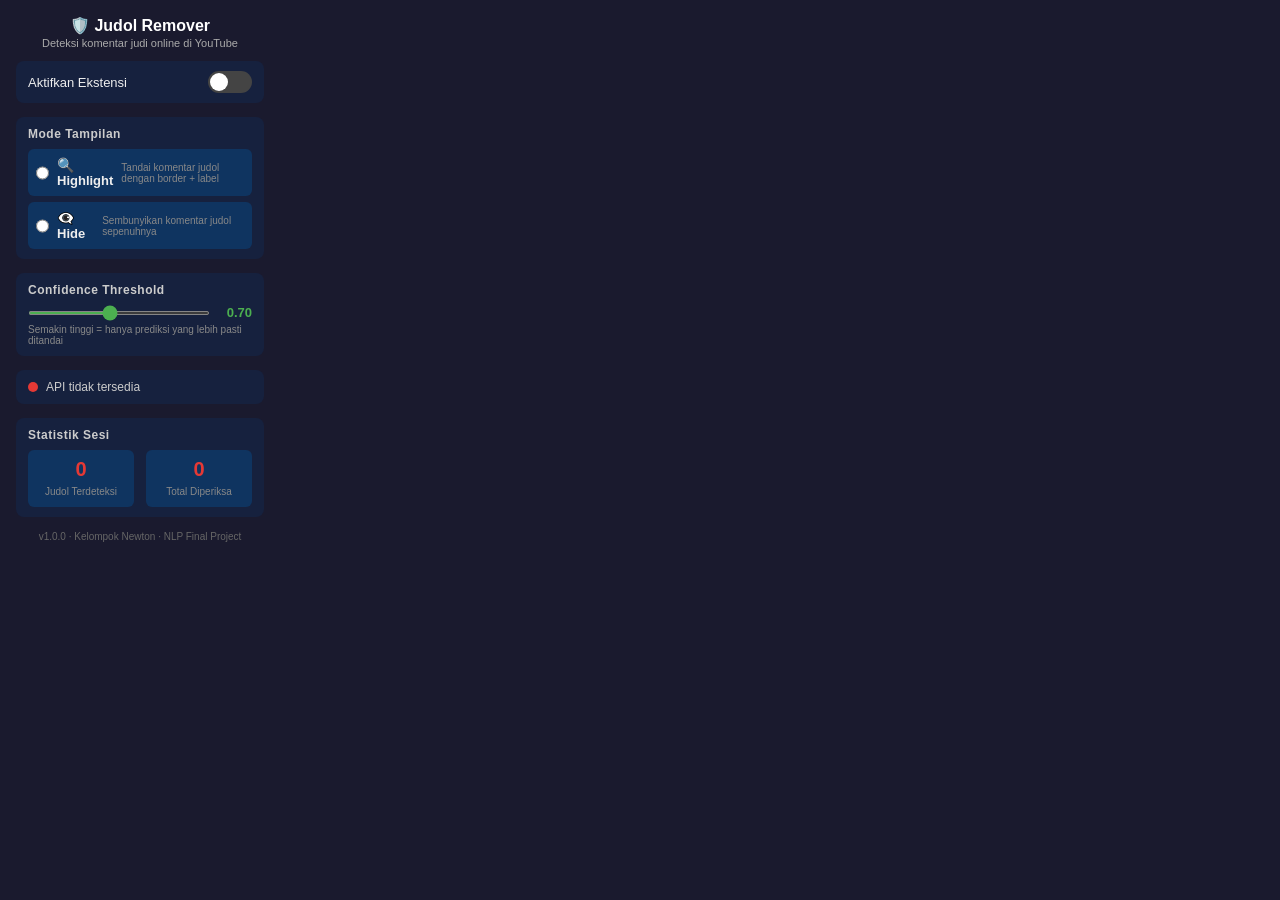
==== extension/popup/popup.html @ acb36afc "add: extention modul" ====
<!DOCTYPE html>
<html lang="id">
<head>
  <meta charset="UTF-8">
  <title>YouTube Judol Comment Remover</title>
  <link rel="stylesheet" href="popup.css">
</head>
<body>
  <div class="container">
    <header>
      <h1>🛡️ Judol Remover</h1>
      <p class="subtitle">Deteksi komentar judi online di YouTube</p>
    </header>

    <!-- Master enable/disable -->
    <section class="section">
      <div class="toggle-row">
        <label for="enabled">Aktifkan Ekstensi</label>
        <input type="checkbox" id="enabled" class="toggle-switch">
      </div>
    </section>

    <!-- Mode selection -->
    <section class="section">
      <h2>Mode Tampilan</h2>
      <div class="mode-group">
        <label class="mode-option">
          <input type="radio" name="mode" value="highlight" id="mode-highlight">
          <span class="mode-label">
            <span class="mode-icon">🔍</span> Highlight
          </span>
          <span class="mode-desc">Tandai komentar judol dengan border + label</span>
        </label>
        <label class="mode-option">
          <input type="radio" name="mode" value="hide" id="mode-hide">
          <span class="mode-label">
            <span class="mode-icon">👁️‍🗨️</span> Hide
          </span>
          <span class="mode-desc">Sembunyikan komentar judol sepenuhnya</span>
        </label>
      </div>
    </section>

    <!-- Threshold -->
    <section class="section">
      <h2>Confidence Threshold</h2>
      <div class="threshold-row">
        <input type="range" id="threshold" min="0.50" max="0.95" step="0.05" value="0.70">
        <span id="threshold-value">0.70</span>
      </div>
      <p class="threshold-hint">Semakin tinggi = hanya prediksi yang lebih pasti ditandai</p>
    </section>

    <!-- API Status -->
    <section class="section">
      <div class="status-row">
        <span class="status-dot" id="api-status-dot"></span>
        <span id="api-status-text">Memeriksa API...</span>
      </div>
    </section>

    <!-- Session Stats -->
    <section class="section stats">
      <h2>Statistik Sesi</h2>
      <div class="stats-grid">
        <div class="stat-item">
          <span class="stat-number" id="judol-count">0</span>
          <span class="stat-label">Judol Terdeteksi</span>
        </div>
        <div class="stat-item">
          <span class="stat-number" id="total-count">0</span>
          <span class="stat-label">Total Diperiksa</span>
        </div>
      </div>
    </section>

    <!-- Footer -->
    <footer>
      <p class="version">v1.0.0 · Kelompok Newton · NLP Final Project</p>
    </footer>
  </div>

  <script src="popup.js"></script>
</body>
</html>
---- extension/popup/popup.css ----
/* Popup UI styling */

* {
  margin: 0;
  padding: 0;
  box-sizing: border-box;
}

body {
  font-family: -apple-system, BlinkMacSystemFont, 'Segoe UI', Roboto, sans-serif;
  background: #1a1a2e;
  color: #eee;
  width: 280px;
}

.container {
  padding: 16px;
}

header {
  text-align: center;
  margin-bottom: 12px;
}

header h1 {
  font-size: 16px;
  font-weight: 700;
  color: #fff;
  margin-bottom: 2px;
}

.subtitle {
  font-size: 11px;
  color: #aaa;
}

.section {
  margin-bottom: 14px;
  padding: 10px 12px;
  background: #16213e;
  border-radius: 8px;
}

.section h2 {
  font-size: 12px;
  font-weight: 600;
  color: #ccc;
  margin-bottom: 8px;
  letter-spacing: 0.5px;
}

/* Toggle switch */
.toggle-row {
  display: flex;
  justify-content: space-between;
  align-items: center;
}

.toggle-row label {
  font-size: 13px;
  color: #eee;
}

.toggle-switch {
  appearance: none;
  width: 44px;
  height: 22px;
  background: #444;
  border-radius: 22px;
  cursor: pointer;
  position: relative;
  transition: background 0.2s;
}

.toggle-switch::before {
  content: '';
  position: absolute;
  width: 18px;
  height: 18px;
  background: #fff;
  border-radius: 50%;
  top: 2px;
  left: 2px;
  transition: transform 0.2s;
}

.toggle-switch:checked {
  background: #4caf50;
}

.toggle-switch:checked::before {
  transform: translateX(22px);
}

/* Mode selection */
.mode-group {
  display: flex;
  flex-direction: column;
  gap: 6px;
}

.mode-option {
  display: flex;
  align-items: center;
  gap: 8px;
  padding: 8px;
  background: #0f3460;
  border-radius: 6px;
  cursor: pointer;
  transition: background 0.15s;
}

.mode-option:hover {
  background: #1a4a7a;
}

.mode-option input[type="radio"] {
  accent-color: #4caf50;
  width: 14px;
  height: 14px;
}

.mode-label {
  font-size: 13px;
  font-weight: 600;
  color: #eee;
}

.mode-icon {
  font-size: 14px;
}

.mode-desc {
  font-size: 10px;
  color: #888;
  margin-left: auto;
}

/* Threshold slider */
.threshold-row {
  display: flex;
  align-items: center;
  gap: 10px;
}

.threshold-row input[type="range"] {
  flex: 1;
  accent-color: #4caf50;
  height: 4px;
}

#threshold-value {
  font-size: 13px;
  font-weight: 700;
  color: #4caf50;
  min-width: 32px;
  text-align: right;
}

.threshold-hint {
  font-size: 10px;
  color: #888;
  margin-top: 4px;
}

/* API status */
.status-row {
  display: flex;
  align-items: center;
  gap: 8px;
}

.status-dot {
  width: 10px;
  height: 10px;
  border-radius: 50%;
  background: #888;
  display: inline-block;
}

.status-dot.available {
  background: #4caf50;
}

.status-dot.unavailable {
  background: #e53935;
}

#api-status-text {
  font-size: 12px;
  color: #ccc;
}

/* Stats */
.stats-grid {
  display: flex;
  gap: 12px;
}

.stat-item {
  flex: 1;
  text-align: center;
  padding: 8px;
  background: #0f3460;
  border-radius: 6px;
}

.stat-number {
  display: block;
  font-size: 20px;
  font-weight: 700;
  color: #e53935;
}

.stat-label {
  font-size: 10px;
  color: #888;
}

/* Footer */
footer {
  text-align: center;
  margin-top: 8px;
}

.version {
  font-size: 10px;
  color: #666;
}
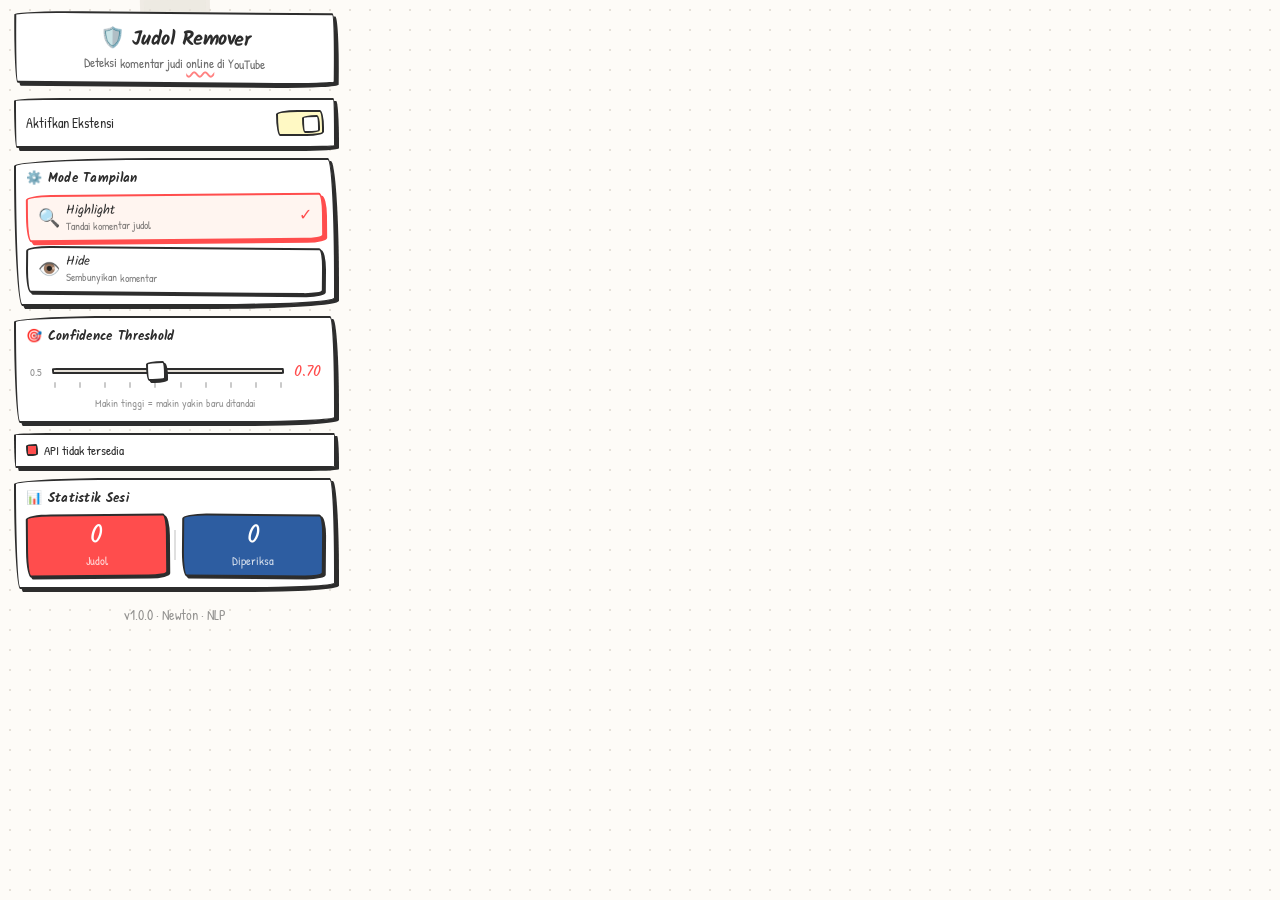
==== commit b67ed696: "feat: update ui popup" ====
--- a/extension/popup/popup.html
+++ b/extension/popup/popup.html
@@ -2,84 +2,106 @@
 <html lang="id">
 <head>
   <meta charset="UTF-8">
-  <title>YouTube Judol Comment Remover</title>
+  <title>Judol Remover</title>
+  <link rel="preconnect" href="https://fonts.googleapis.com">
+  <link href="https://fonts.googleapis.com/css2?family=Kalam:wght@700&family=Patrick+Hand&display=swap" rel="stylesheet">
   <link rel="stylesheet" href="popup.css">
 </head>
 <body>
-  <div class="container">
-    <header>
-      <h1>🛡️ Judol Remover</h1>
-      <p class="subtitle">Deteksi komentar judi online di YouTube</p>
+  <div class="sketchbook">
+
+    <!-- Tape decoration -->
+    <div class="tape" aria-hidden="true"></div>
+
+    <!-- Header -->
+    <header class="section header-section">
+      <h1 class="header-title">🛡️ Judol Remover</h1>
+      <p class="header-sub">Deteksi komentar judi <span class="squiggle">online</span> di YouTube</p>
     </header>
 
-    <!-- Master enable/disable -->
-    <section class="section">
+    <!-- Enable toggle -->
+    <div class="section toggle-section">
       <div class="toggle-row">
-        <label for="enabled">Aktifkan Ekstensi</label>
-        <input type="checkbox" id="enabled" class="toggle-switch">
+        <label class="toggle-label" for="enabled">Aktifkan Ekstensi</label>
+        <div class="toggle-track">
+          <input type="checkbox" id="enabled" checked>
+          <span class="toggle-knob"></span>
+        </div>
       </div>
-    </section>
+    </div>
 
     <!-- Mode selection -->
-    <section class="section">
-      <h2>Mode Tampilan</h2>
+    <div class="section mode-section">
+      <h2 class="section-heading">⚙️ Mode Tampilan</h2>
       <div class="mode-group">
-        <label class="mode-option">
-          <input type="radio" name="mode" value="highlight" id="mode-highlight">
-          <span class="mode-label">
-            <span class="mode-icon">🔍</span> Highlight
+        <label class="mode-card" data-mode="highlight">
+          <input type="radio" name="mode" value="highlight" checked>
+          <span class="mode-icon-text">🔍</span>
+          <span class="mode-info">
+            <span class="mode-name">Highlight</span>
+            <span class="mode-desc">Tandai komentar judol</span>
           </span>
-          <span class="mode-desc">Tandai komentar judol dengan border + label</span>
+          <span class="mode-check" aria-hidden="true">✓</span>
         </label>
-        <label class="mode-option">
-          <input type="radio" name="mode" value="hide" id="mode-hide">
-          <span class="mode-label">
-            <span class="mode-icon">👁️‍🗨️</span> Hide
+        <label class="mode-card" data-mode="hide">
+          <input type="radio" name="mode" value="hide">
+          <span class="mode-icon-text">👁️</span>
+          <span class="mode-info">
+            <span class="mode-name">Hide</span>
+            <span class="mode-desc">Sembunyikan komentar</span>
           </span>
-          <span class="mode-desc">Sembunyikan komentar judol sepenuhnya</span>
+          <span class="mode-check" aria-hidden="true">✓</span>
         </label>
       </div>
-    </section>
+    </div>
 
     <!-- Threshold -->
-    <section class="section">
-      <h2>Confidence Threshold</h2>
-      <div class="threshold-row">
-        <input type="range" id="threshold" min="0.50" max="0.95" step="0.05" value="0.70">
-        <span id="threshold-value">0.70</span>
+    <div class="section threshold-section">
+      <h2 class="section-heading">🎯 Confidence Threshold</h2>
+      <div class="slider-row">
+        <span class="slider-min">0.5</span>
+        <div class="slider-wrap">
+          <input type="range" id="threshold" min="0.50" max="0.95" step="0.05" value="0.70">
+          <div class="slider-marks" aria-hidden="true">
+            <span></span><span></span><span></span><span></span><span></span>
+            <span></span><span></span><span></span><span></span><span></span>
+          </div>
+        </div>
+        <span class="slider-value" id="threshold-value">0.70</span>
       </div>
-      <p class="threshold-hint">Semakin tinggi = hanya prediksi yang lebih pasti ditandai</p>
-    </section>
+      <p class="hint">Makin tinggi = makin yakin baru ditandai</p>
+    </div>
 
     <!-- API Status -->
-    <section class="section">
+    <div class="section status-section">
       <div class="status-row">
         <span class="status-dot" id="api-status-dot"></span>
-        <span id="api-status-text">Memeriksa API...</span>
+        <span class="status-text" id="api-status-text">Memeriksa API...</span>
       </div>
-    </section>
+    </div>
 
-    <!-- Session Stats -->
-    <section class="section stats">
-      <h2>Statistik Sesi</h2>
-      <div class="stats-grid">
-        <div class="stat-item">
-          <span class="stat-number" id="judol-count">0</span>
-          <span class="stat-label">Judol Terdeteksi</span>
+    <!-- Stats -->
+    <div class="section stats-section">
+      <h2 class="section-heading">📊 Statistik Sesi</h2>
+      <div class="stats-row">
+        <div class="stat-card stat-judol">
+          <span class="stat-num" id="judol-count">0</span>
+          <span class="stat-lbl">Judol</span>
         </div>
-        <div class="stat-item">
-          <span class="stat-number" id="total-count">0</span>
-          <span class="stat-label">Total Diperiksa</span>
+        <div class="stat-divider" aria-hidden="true"></div>
+        <div class="stat-card stat-total">
+          <span class="stat-num" id="total-count">0</span>
+          <span class="stat-lbl">Diperiksa</span>
         </div>
       </div>
-    </section>
+    </div>
 
     <!-- Footer -->
-    <footer>
-      <p class="version">v1.0.0 · Kelompok Newton · NLP Final Project</p>
+    <footer class="footer">
+      <span class="footer-text">v1.0.0 · Newton · NLP</span>
     </footer>
   </div>
 
   <script src="popup.js"></script>
 </body>
-</html>
+</html>
--- a/extension/popup/popup.css
+++ b/extension/popup/popup.css
@@ -1,181 +1,418 @@
-/* Popup UI styling */
-
-* {
+/* =============================================
+   YouTube Judol Remover — Hand-Drawn Popup
+   Design System: ui/ui3-Sketch/DESIGN.md
+   ============================================= */
+
+/* --- Reset & Base --- */
+*,
+*::before,
+*::after {
   margin: 0;
   padding: 0;
   box-sizing: border-box;
 }
 
+:root {
+  /* Colors */
+  --paper: #fdfbf7;
+  --pencil: #2d2d2d;
+  --muted: #e5e0d8;
+  --accent: #ff4d4d;
+  --blue: #2d5da1;
+  --white: #ffffff;
+  --postit: #fff9c4;
+
+  /* Wobbly radii (classic hand-drawn CSS trick) */
+  --wobbly: 255px 15px 225px 15px / 15px 225px 15px 255px;
+  --wobbly-md: 55px 10px 45px 10px / 10px 45px 10px 55px;
+  --wobbly-sm: 25px 5px 20px 5px / 5px 20px 5px 25px;
+
+  /* Hard shadow */
+  --shadow: 3px 3px 0px 0px var(--pencil);
+  --shadow-lg: 5px 5px 0px 0px var(--pencil);
+  --shadow-sm: 2px 2px 0px 0px var(--pencil);
+
+  /* Typography */
+  --font-heading: 'Kalam', cursive;
+  --font-body: 'Patrick Hand', cursive;
+
+  /* Spacing */
+  --space-xs: 4px;
+  --space-sm: 6px;
+  --space-md: 10px;
+  --space-lg: 14px;
+}
+
 body {
-  font-family: -apple-system, BlinkMacSystemFont, 'Segoe UI', Roboto, sans-serif;
-  background: #1a1a2e;
-  color: #eee;
-  width: 280px;
-}
-
-.container {
-  padding: 16px;
-}
-
-header {
-  text-align: center;
-  margin-bottom: 12px;
-}
-
-header h1 {
-  font-size: 16px;
-  font-weight: 700;
-  color: #fff;
-  margin-bottom: 2px;
-}
-
-.subtitle {
-  font-size: 11px;
-  color: #aaa;
-}
-
+  width: 350px;
+  height: 580px;
+  background-color: var(--paper);
+  background-image: radial-gradient(var(--muted) 0.8px, transparent 0.8px);
+  background-size: 20px 20px;
+  font-family: var(--font-body);
+  color: var(--pencil);
+  line-height: 1.4;
+  overflow-x: hidden;
+  overflow-y: hidden;
+}
+
+.sketchbook {
+  padding: 12px var(--space-lg) var(--space-md);
+  position: relative;
+}
+
+/* --- Tape Decoration --- */
+.tape {
+  position: absolute;
+  top: -2px;
+  left: 50%;
+  transform: translateX(-50%) rotate(-1deg);
+  width: 70px;
+  height: 18px;
+  background: rgba(229, 224, 216, 0.7);
+  border-radius: 2px;
+  opacity: 0.8;
+}
+.tape::after {
+  content: '';
+  position: absolute;
+  inset: 2px 4px;
+  background: rgba(229, 224, 216, 0.4);
+  border-radius: 1px;
+}
+
+/* --- Section Card (shared) --- */
 .section {
-  margin-bottom: 14px;
-  padding: 10px 12px;
-  background: #16213e;
-  border-radius: 8px;
-}
-
-.section h2 {
-  font-size: 12px;
-  font-weight: 600;
-  color: #ccc;
-  margin-bottom: 8px;
-  letter-spacing: 0.5px;
-}
-
-/* Toggle switch */
+  background: var(--white);
+  border: 2.5px solid var(--pencil);
+  border-radius: var(--wobbly-sm);
+  box-shadow: var(--shadow);
+  padding: var(--space-md);
+  margin-bottom: var(--space-md);
+  transition: box-shadow 0.15s, transform 0.15s;
+}
+
+/* --- Header --- */
+.header-section {
+  text-align: center;
+  padding: var(--space-lg) var(--space-md) var(--space-md);
+  border-radius: var(--wobbly);
+  margin-bottom: var(--space-lg);
+  transform: rotate(0.5deg);
+}
+
+.header-title {
+  font-family: var(--font-heading);
+  font-size: 20px;
+  letter-spacing: -0.5px;
+  color: var(--pencil);
+  line-height: 1.2;
+}
+
+.header-sub {
+  font-size: 13px;
+  color: var(--pencil);
+  opacity: 0.7;
+  margin-top: 2px;
+}
+
+.squiggle {
+  text-decoration: wavy underline;
+  text-underline-offset: 3px;
+  text-decoration-color: var(--accent);
+  text-decoration-thickness: 1.5px;
+}
+
+/* --- Section Headings --- */
+.section-heading {
+  font-family: var(--font-heading);
+  font-size: 13px;
+  color: var(--pencil);
+  margin-bottom: var(--space-sm);
+  letter-spacing: 0.3px;
+}
+
+/* --- Toggle Section --- */
+.toggle-section {
+  border-radius: var(--wobbly);
+}
+
 .toggle-row {
   display: flex;
   justify-content: space-between;
   align-items: center;
 }
 
-.toggle-row label {
-  font-size: 13px;
-  color: #eee;
-}
-
-.toggle-switch {
-  appearance: none;
-  width: 44px;
-  height: 22px;
-  background: #444;
-  border-radius: 22px;
+.toggle-label {
+  font-size: 14px;
   cursor: pointer;
-  position: relative;
-  transition: background 0.2s;
-}
-
-.toggle-switch::before {
+  user-select: none;
+}
+
+/* Custom hand-drawn toggle */
+.toggle-track {
+  position: relative;
+  width: 48px;
+  height: 26px;
+  flex-shrink: 0;
+}
+
+.toggle-track input {
+  position: absolute;
+  opacity: 0;
+  width: 100%;
+  height: 100%;
+  cursor: pointer;
+  z-index: 2;
+}
+
+.toggle-knob {
+  display: block;
+  width: 100%;
+  height: 100%;
+  border: 2.5px solid var(--pencil);
+  border-radius: var(--wobbly-sm);
+  background: var(--muted);
+  box-shadow: var(--shadow-sm);
+  position: relative;
+  transition: background 0.2s, box-shadow 0.15s;
+}
+
+.toggle-knob::after {
   content: '';
   position: absolute;
+  top: 3px;
+  left: 3px;
   width: 18px;
   height: 18px;
-  background: #fff;
-  border-radius: 50%;
-  top: 2px;
-  left: 2px;
+  background: var(--white);
+  border: 2px solid var(--pencil);
+  border-radius: var(--wobbly-sm);
   transition: transform 0.2s;
 }
 
-.toggle-switch:checked {
-  background: #4caf50;
-}
-
-.toggle-switch:checked::before {
-  transform: translateX(22px);
-}
-
-/* Mode selection */
+.toggle-track input:checked + .toggle-knob {
+  background: var(--postit);
+  box-shadow: none;
+}
+
+.toggle-track input:checked + .toggle-knob::after {
+  transform: translateX(21px);
+}
+
+.toggle-track input:focus-visible + .toggle-knob {
+  outline: 2px solid var(--blue);
+  outline-offset: 2px;
+}
+
+/* ----- Mode Selection ----- */
+.mode-section {
+  border-radius: var(--wobbly);
+}
+
 .mode-group {
   display: flex;
   flex-direction: column;
-  gap: 6px;
-}
-
-.mode-option {
+  gap: var(--space-sm);
+}
+
+.mode-card {
   display: flex;
   align-items: center;
-  gap: 8px;
-  padding: 8px;
-  background: #0f3460;
-  border-radius: 6px;
+  gap: var(--space-sm);
+  padding: var(--space-sm) var(--space-md);
+  border: 2.5px solid var(--pencil);
+  border-radius: var(--wobbly-sm);
   cursor: pointer;
-  transition: background 0.15s;
-}
-
-.mode-option:hover {
-  background: #1a4a7a;
-}
-
-.mode-option input[type="radio"] {
-  accent-color: #4caf50;
-  width: 14px;
-  height: 14px;
-}
-
-.mode-label {
+  transition: transform 0.1s, box-shadow 0.1s, background 0.15s;
+  background: var(--white);
+  box-shadow: var(--shadow-sm);
+  transform: rotate(-0.5deg);
+  position: relative;
+}
+
+.mode-card:last-child {
+  transform: rotate(0.5deg);
+}
+
+.mode-card:hover {
+  transform: scale(1.01) rotate(0deg);
+  box-shadow: var(--shadow);
+}
+
+.mode-card input {
+  position: absolute;
+  opacity: 0;
+  width: 100%;
+  height: 100%;
+  cursor: pointer;
+  z-index: 1;
+  inset: 0;
+}
+
+.mode-icon-text {
+  font-size: 18px;
+  line-height: 1;
+  flex-shrink: 0;
+}
+
+.mode-info {
+  display: flex;
+  flex-direction: column;
+  flex: 1;
+}
+
+.mode-name {
+  font-family: var(--font-heading);
   font-size: 13px;
-  font-weight: 600;
-  color: #eee;
-}
-
-.mode-icon {
-  font-size: 14px;
+  line-height: 1.2;
 }
 
 .mode-desc {
-  font-size: 10px;
-  color: #888;
-  margin-left: auto;
-}
-
-/* Threshold slider */
-.threshold-row {
+  font-size: 11px;
+  opacity: 0.6;
+}
+
+.mode-check {
+  font-family: var(--font-heading);
+  font-size: 16px;
+  color: var(--accent);
+  opacity: 0;
+  transition: opacity 0.15s;
+  flex-shrink: 0;
+}
+
+.mode-card:has(input:checked) {
+  background: #fff5f0;
+  border-color: var(--accent);
+  box-shadow: 3px 3px 0px 0px var(--accent);
+}
+
+.mode-card:has(input:checked) .mode-check {
+  opacity: 1;
+}
+
+.mode-card:has(input:focus-visible) {
+  outline: 2px solid var(--blue);
+  outline-offset: 2px;
+}
+
+/* --- Threshold Slider --- */
+.threshold-section {
+  border-radius: var(--wobbly);
+}
+
+.slider-row {
   display: flex;
   align-items: center;
-  gap: 10px;
-}
-
-.threshold-row input[type="range"] {
+  gap: var(--space-sm);
+}
+
+.slider-min {
+  font-size: 11px;
+  opacity: 0.5;
+  min-width: 20px;
+  text-align: center;
+}
+
+.slider-wrap {
   flex: 1;
-  accent-color: #4caf50;
-  height: 4px;
-}
-
-#threshold-value {
-  font-size: 13px;
-  font-weight: 700;
-  color: #4caf50;
-  min-width: 32px;
-  text-align: right;
-}
-
-.threshold-hint {
-  font-size: 10px;
-  color: #888;
-  margin-top: 4px;
-}
-
-/* API status */
+  position: relative;
+  padding: 4px 0;
+}
+
+/* Native range — custom styling */
+.slider-wrap input[type="range"] {
+  -webkit-appearance: none;
+  appearance: none;
+  width: 100%;
+  height: 6px;
+  background: var(--muted);
+  border: 2px solid var(--pencil);
+  border-radius: var(--wobbly-sm);
+  outline: none;
+  position: relative;
+  z-index: 2;
+}
+
+.slider-wrap input[type="range"]::-webkit-slider-thumb {
+  -webkit-appearance: none;
+  width: 20px;
+  height: 20px;
+  background: var(--white);
+  border: 2.5px solid var(--pencil);
+  border-radius: var(--wobbly-sm);
+  box-shadow: var(--shadow-sm);
+  cursor: pointer;
+  transition: transform 0.1s, box-shadow 0.1s;
+}
+
+.slider-wrap input[type="range"]::-webkit-slider-thumb:hover {
+  transform: scale(1.1);
+  box-shadow: var(--shadow);
+}
+
+.slider-wrap input[type="range"]::-webkit-slider-thumb:active {
+  transform: scale(0.95);
+  box-shadow: none;
+}
+
+.slider-wrap input[type="range"]:focus-visible {
+  outline: 2px solid var(--blue);
+  outline-offset: 2px;
+}
+
+/* Tick marks under slider */
+.slider-marks {
+  display: flex;
+  justify-content: space-between;
+  padding: 0 2px;
+  margin-top: 3px;
+}
+
+.slider-marks span {
+  width: 2px;
+  height: 6px;
+  background: var(--pencil);
+  opacity: 0.25;
+  border-radius: 1px;
+}
+
+.slider-value {
+  font-family: var(--font-heading);
+  font-size: 16px;
+  color: var(--accent);
+  min-width: 34px;
+  text-align: center;
+}
+
+.hint {
+  font-size: 11px;
+  opacity: 0.5;
+  margin-top: var(--space-xs);
+  text-align: center;
+}
+
+/* --- API Status --- */
+.status-section {
+  border-radius: var(--wobbly);
+  padding: var(--space-sm) var(--space-md);
+}
+
 .status-row {
   display: flex;
   align-items: center;
-  gap: 8px;
+  gap: var(--space-sm);
 }
 
 .status-dot {
-  width: 10px;
-  height: 10px;
-  border-radius: 50%;
-  background: #888;
-  display: inline-block;
+  width: 12px;
+  height: 12px;
+  border: 2px solid var(--pencil);
+  border-radius: var(--wobbly-sm);
+  flex-shrink: 0;
+  background: var(--muted);
+  transition: background 0.3s;
 }
 
 .status-dot.available {
@@ -183,47 +420,78 @@
 }
 
 .status-dot.unavailable {
-  background: #e53935;
-}
-
-#api-status-text {
+  background: var(--accent);
+}
+
+.status-text {
+  font-size: 13px;
+}
+
+/* --- Stats Section --- */
+.stats-section {
+  border-radius: var(--wobbly);
+}
+
+.stats-row {
+  display: flex;
+  align-items: center;
+  justify-content: center;
+  gap: var(--space-sm);
+}
+
+.stat-card {
+  flex: 1;
+  text-align: center;
+  padding: var(--space-sm);
+  border: 2.5px solid var(--pencil);
+  border-radius: var(--wobbly-sm);
+  box-shadow: var(--shadow-sm);
+  transform: rotate(-0.5deg);
+}
+
+.stat-card:last-child {
+  transform: rotate(0.5deg);
+}
+
+.stat-judol {
+  background: var(--accent);
+}
+
+.stat-total {
+  background: var(--blue);
+}
+
+.stat-num {
+  display: block;
+  font-family: var(--font-heading);
+  font-size: 26px;
+  color: var(--white);
+  line-height: 1.1;
+}
+
+.stat-lbl {
+  display: block;
   font-size: 12px;
-  color: #ccc;
-}
-
-/* Stats */
-.stats-grid {
-  display: flex;
-  gap: 12px;
-}
-
-.stat-item {
-  flex: 1;
-  text-align: center;
-  padding: 8px;
-  background: #0f3460;
-  border-radius: 6px;
-}
-
-.stat-number {
-  display: block;
-  font-size: 20px;
-  font-weight: 700;
-  color: #e53935;
-}
-
-.stat-label {
-  font-size: 10px;
-  color: #888;
-}
-
-/* Footer */
-footer {
-  text-align: center;
-  margin-top: 8px;
-}
-
-.version {
-  font-size: 10px;
-  color: #666;
-}
+  color: var(--white);
+  opacity: 0.8;
+  margin-top: 2px;
+}
+
+.stat-divider {
+  width: 2px;
+  height: 30px;
+  background: var(--pencil);
+  opacity: 0.15;
+  flex-shrink: 0;
+}
+
+/* --- Footer --- */
+.footer {
+  text-align: center;
+  padding-top: var(--space-xs);
+}
+
+.footer-text {
+  font-size: 14px;
+  opacity: 0.5;
+}
